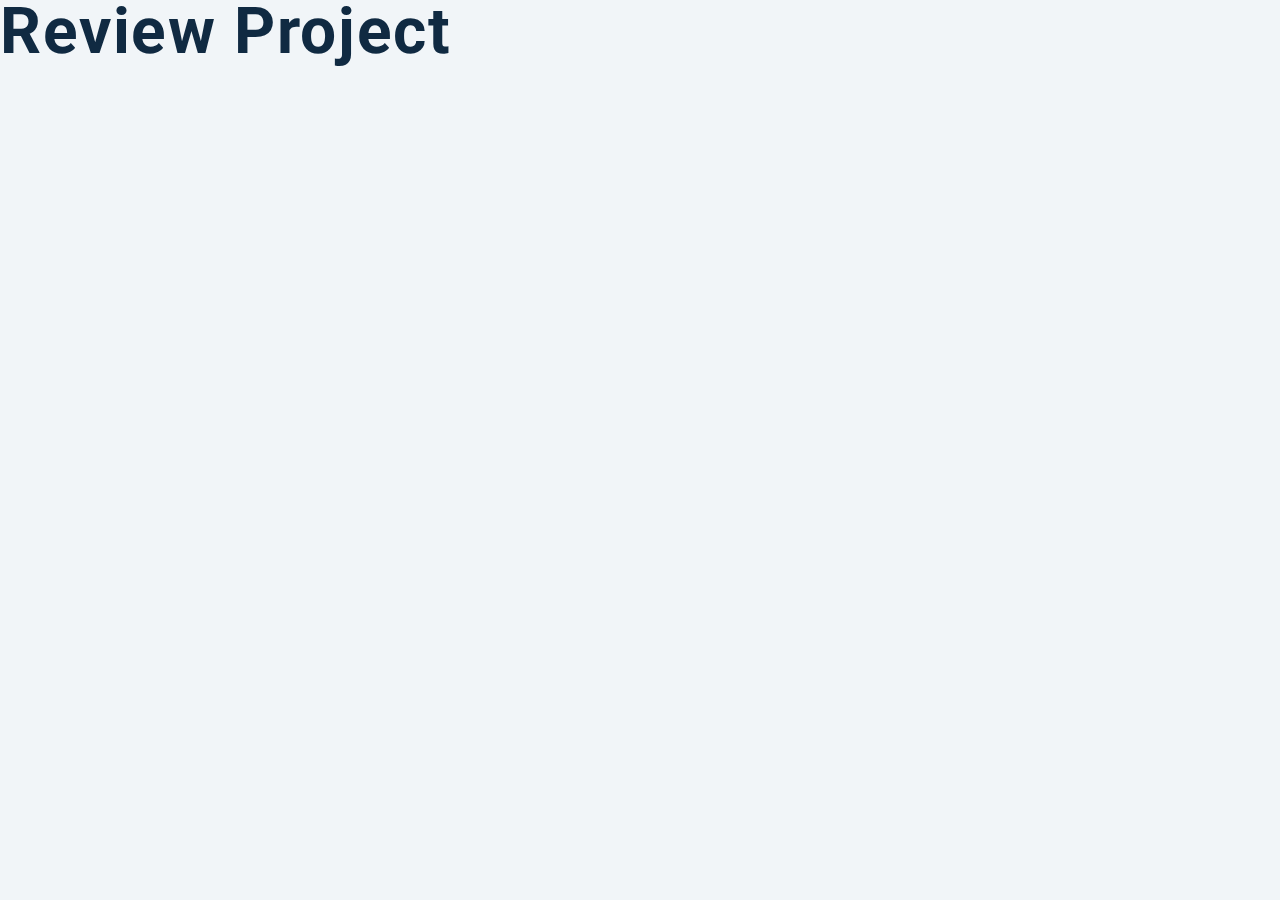
==== 03-Reviews/index.html @ 15c55650 "Stated project 3 Reviews" ====
<!DOCTYPE html>
<html lang="en">
  <head>
    <meta charset="UTF-8" />
    <meta name="viewport" content="width=device-width, initial-scale=1.0" />
    <title>Starter</title>
    <!-- font-awesome -->
    <link
      rel="stylesheet"
      href="https://cdnjs.cloudflare.com/ajax/libs/font-awesome/5.14.0/css/all.min.css"
    />

    <!-- styles -->
    <link rel="stylesheet" href="styles.css" />
  </head>
  <body>
    <h1>review project</h1>
    <!-- javascript -->
    <script src="app.js"></script>
  </body>
</html>
---- 03-Reviews/styles.css ----
/*
=============== 
Fonts
===============
*/
@import url("https://fonts.googleapis.com/css?family=Open+Sans|Roboto:400,700&display=swap");

/*
=============== 
Variables
===============
*/

:root {
  /* dark shades of primary color*/
  --clr-primary-1: hsl(205, 86%, 17%);
  --clr-primary-2: hsl(205, 77%, 27%);
  --clr-primary-3: hsl(205, 72%, 37%);
  --clr-primary-4: hsl(205, 63%, 48%);
  /* primary/main color */
  --clr-primary-5: hsl(205, 78%, 60%);
  /* lighter shades of primary color */
  --clr-primary-6: hsl(205, 89%, 70%);
  --clr-primary-7: hsl(205, 90%, 76%);
  --clr-primary-8: hsl(205, 86%, 81%);
  --clr-primary-9: hsl(205, 90%, 88%);
  --clr-primary-10: hsl(205, 100%, 96%);
  /* darkest grey - used for headings */
  --clr-grey-1: hsl(209, 61%, 16%);
  --clr-grey-2: hsl(211, 39%, 23%);
  --clr-grey-3: hsl(209, 34%, 30%);
  --clr-grey-4: hsl(209, 28%, 39%);
  /* grey used for paragraphs */
  --clr-grey-5: hsl(210, 22%, 49%);
  --clr-grey-6: hsl(209, 23%, 60%);
  --clr-grey-7: hsl(211, 27%, 70%);
  --clr-grey-8: hsl(210, 31%, 80%);
  --clr-grey-9: hsl(212, 33%, 89%);
  --clr-grey-10: hsl(210, 36%, 96%);
  --clr-white: #fff;
  --clr-red-dark: hsl(360, 67%, 44%);
  --clr-red-light: hsl(360, 71%, 66%);
  --clr-green-dark: hsl(125, 67%, 44%);
  --clr-green-light: hsl(125, 71%, 66%);
  --clr-black: #222;
  --ff-primary: "Roboto", sans-serif;
  --ff-secondary: "Open Sans", sans-serif;
  --transition: all 0.3s linear;
  --spacing: 0.1rem;
  --radius: 0.25rem;
  --light-shadow: 0 5px 15px rgba(0, 0, 0, 0.1);
  --dark-shadow: 0 5px 15px rgba(0, 0, 0, 0.2);
  --max-width: 1170px;
  --fixed-width: 620px;
}
/*
=============== 
Global Styles
===============
*/

*,
::after,
::before {
  margin: 0;
  padding: 0;
  box-sizing: border-box;
}
body {
  font-family: var(--ff-secondary);
  background: var(--clr-grey-10);
  color: var(--clr-grey-1);
  line-height: 1.5;
  font-size: 0.875rem;
}
ul {
  list-style-type: none;
}
a {
  text-decoration: none;
}
h1,
h2,
h3,
h4 {
  letter-spacing: var(--spacing);
  text-transform: capitalize;
  line-height: 1.25;
  margin-bottom: 0.75rem;
  font-family: var(--ff-primary);
}
h1 {
  font-size: 3rem;
}
h2 {
  font-size: 2rem;
}
h3 {
  font-size: 1.25rem;
}
h4 {
  font-size: 0.875rem;
}
p {
  margin-bottom: 1.25rem;
  color: var(--clr-grey-5);
}
@media screen and (min-width: 800px) {
  h1 {
    font-size: 4rem;
  }
  h2 {
    font-size: 2.5rem;
  }
  h3 {
    font-size: 1.75rem;
  }
  h4 {
    font-size: 1rem;
  }
  body {
    font-size: 1rem;
  }
  h1,
  h2,
  h3,
  h4 {
    line-height: 1;
  }
}
/*  global classes */

/* section */
.section {
  padding: 5rem 0;
}

.section-center {
  width: 90vw;
  margin: 0 auto;
  max-width: 1170px;
}
@media screen and (min-width: 992px) {
  .section-center {
    width: 95vw;
  }
}
main {
  min-height: 100vh;
  display: grid;
  place-items: center;
}

/*
=============== 
Reviews
===============
*/
main {
  min-height: 100vh;
  display: grid;
  place-items: center;
}
.title {
  text-align: center;
  margin-bottom: 4rem;
}
.underline {
  height: 0.25rem;
  width: 5rem;
  background: var(--clr-primary-5);
  margin-left: auto;
  margin-right: auto;
}
.container {
  width: 80vw;
  max-width: var(--fixed-width);
}
.review {
  background: var(--clr-white);
  padding: 1.5rem 2rem;
  border-radius: var(--radius);
  box-shadow: var(--light-shadow);
  transition: var(--transition);
  text-align: center;
}
.review:hover {
  box-shadow: var(--dark-shadow);
}
.img-container {
  position: relative;
  width: 150px;
  height: 150px;
  border-radius: 50%;
  margin: 0 auto;
  margin-bottom: 1.5rem;
}
#person-img {
  width: 100%;
  display: block;
  height: 100%;
  object-fit: cover;
  border-radius: 50%;
  position: relative;
}
.img-container::after {
  font-family: "Font Awesome 5 Free";
  font-weight: 900;
  content: "\f10e";
  position: absolute;
  top: 0;
  left: 0;
  width: 2.5rem;
  height: 2.5rem;
  display: grid;
  place-items: center;
  border-radius: 50%;
  transform: translateY(25%);
  background: var(--clr-primary-5);
  color: var(--clr-white);
}
.img-container::before {
  content: "";
  width: 100%;
  height: 100%;
  background: var(--clr-primary-5);
  position: absolute;
  top: -0.25rem;
  right: -0.5rem;
  border-radius: 50%;
}
#author {
  margin-bottom: 0.25rem;
}
#job {
  margin-bottom: 0.5rem;
  text-transform: uppercase;
  color: var(--clr-primary-5);
  font-size: 0.85rem;
}
#info {
  margin-bottom: 0.75rem;
}
.prev-btn,
.next-btn {
  color: var(--clr-primary-7);
  font-size: 1.25rem;
  background: transparent;
  border-color: transparent;
  margin: 0 0.5rem;
  transition: var(--transition);
  cursor: pointer;
}
.prev-btn:hover,
.next-btn:hover {
  color: var(--clr-primary-5);
}
.random-btn {
  margin-top: 0.5rem;
  background: var(--clr-primary-10);
  color: var(--clr-primary-5);
  padding: 0.25rem 0.5rem;
  text-transform: capitalize;
  border-radius: var(--radius);
  transition: var(--transition);
  border-color: var(--clr-primary-5);
  cursor: pointer;
}
.random-btn:hover {
  background: var(--clr-primary-5);
  color: var(--clr-primary-1);
}
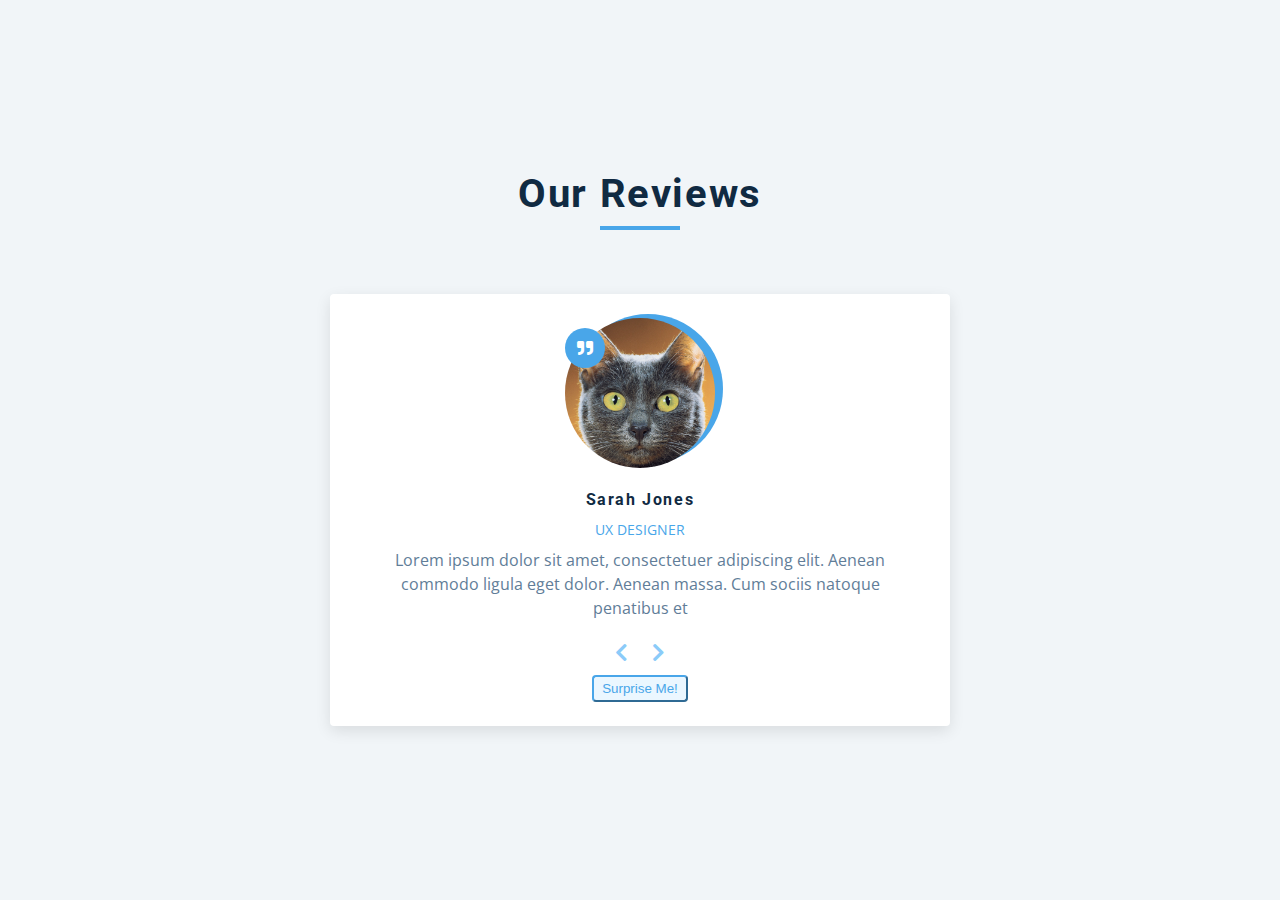
==== commit 2fe15312: "html practice completed" ====
--- a/03-Reviews/index.html
+++ b/03-Reviews/index.html
@@ -14,7 +14,35 @@
     <link rel="stylesheet" href="styles.css" />
   </head>
   <body>
-    <h1>review project</h1>
+    <main>
+        <section class="container">
+            <!--Titile-->
+            <div class="title">
+                <h2>Our Reviews</h2>
+            <div class="underline"></div>
+            </div>
+            <!--Review-->
+            <article class="review">
+                <div class="img-container">
+<img src="./person1.jpg" id="person-img" alt=""/>
+                </div>
+                <h4 id="arthor">Sarah Jones</h4>
+                <p id="job">UX designer</p>
+                <p if="info"> Lorem ipsum dolor sit amet, consectetuer adipiscing elit. Aenean commodo ligula eget dolor. Aenean massa. Cum sociis natoque penatibus et </p>
+               <div class="button-container">
+<button class="prev-btn"> 
+    <div class="i fas fa-chevron-left"></div>
+</button>
+<button class="prev-btn"> 
+    <div class="i fas fa-chevron-right"></div>
+</button>
+
+               </div> 
+               <!--Random button-->
+               <button class="random-btn">Surprise me!</button>
+            </article>
+        </section>
+    </main>
     <!-- javascript -->
     <script src="app.js"></script>
   </body>
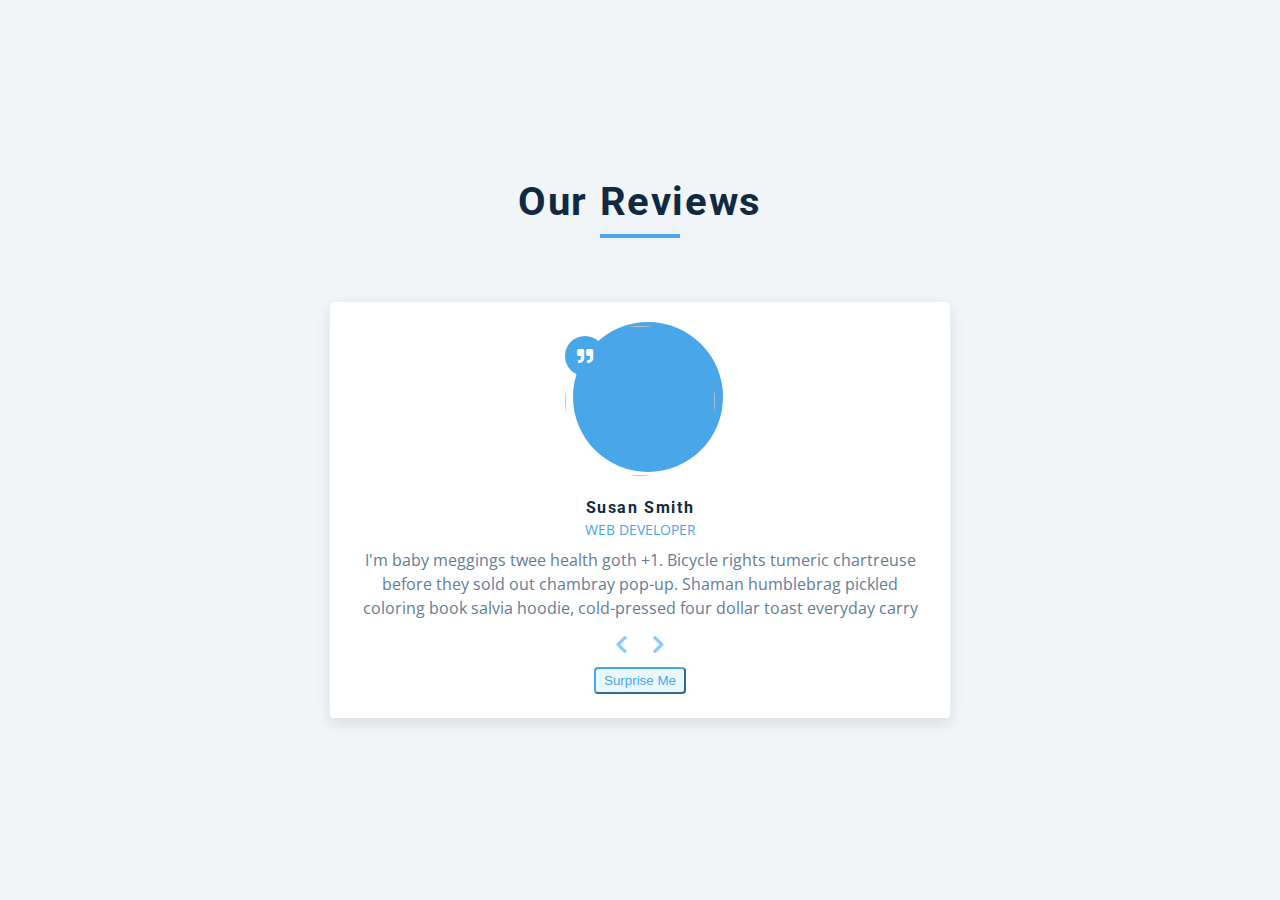
==== commit 9253cac2: "completed reviews" ====
--- a/03-Reviews/index.html
+++ b/03-Reviews/index.html
@@ -15,33 +15,37 @@
   </head>
   <body>
     <main>
-        <section class="container">
-            <!--Titile-->
-            <div class="title">
-                <h2>Our Reviews</h2>
-            <div class="underline"></div>
-            </div>
-            <!--Review-->
-            <article class="review">
-                <div class="img-container">
-<img src="./person1.jpg" id="person-img" alt=""/>
-                </div>
-                <h4 id="arthor">Sarah Jones</h4>
-                <p id="job">UX designer</p>
-                <p if="info"> Lorem ipsum dolor sit amet, consectetuer adipiscing elit. Aenean commodo ligula eget dolor. Aenean massa. Cum sociis natoque penatibus et </p>
-               <div class="button-container">
-<button class="prev-btn"> 
-    <div class="i fas fa-chevron-left"></div>
-</button>
-<button class="prev-btn"> 
-    <div class="i fas fa-chevron-right"></div>
-</button>
-
-               </div> 
-               <!--Random button-->
-               <button class="random-btn">Surprise me!</button>
-            </article>
-        </section>
+      <section class="container">
+        <!-- title -->
+        <div class="title">
+          <h2>our reviews</h2>
+          <div class="underline"></div>
+        </div>
+        <!-- review -->
+        <article class="review">
+          <div class="img-container">
+            <img src="person1.jpg" id="person-img" alt="" />
+          </div>
+          <h4 id="author">sara jones</h4>
+          <p id="job">ux designer</p>
+          <p id="info">
+            Lorem ipsum dolor sit amet consectetur adipisicing elit. Iusto
+            asperiores debitis incidunt, eius earum ipsam cupiditate libero?
+            Iste, doloremque nihil?
+          </p>
+          <!-- prev next buttons-->
+          <div class="button-container">
+            <button class="prev-btn">
+              <i class="fas fa-chevron-left"></i>
+            </button>
+            <button class="next-btn">
+              <i class="fas fa-chevron-right"></i>
+            </button>
+          </div>
+          <!-- random button -->
+          <button class="random-btn">surprise me</button>
+        </article>
+      </section>
     </main>
     <!-- javascript -->
     <script src="app.js"></script>
